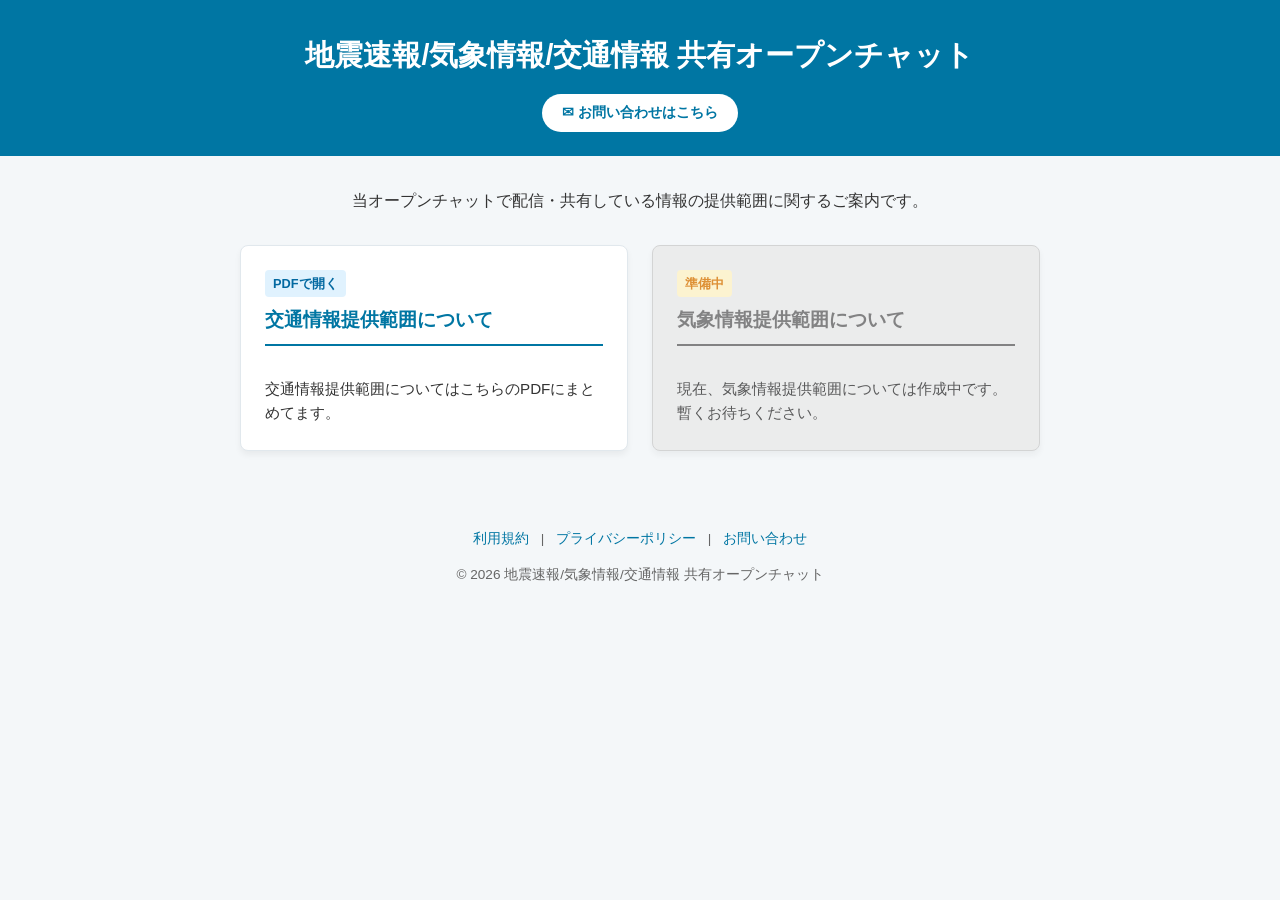
==== index.html @ f51aa857 "index.html" ====
<!DOCTYPE html>
<html lang="ja">
<head>
    <meta charset="UTF-8">
    <meta name="viewport" content="width=device-width, initial-scale=1.0">
    <title>情報提供範囲のご案内 | ETオープンチャット</title>
    <style>
        :root {
            --primary-color: #0076a3;
            --bg-color: #f4f7f9;
            --text-color: #333;
        }

        body {
            font-family: 'Helvetica Neue', Arial, 'Hiragino Kaku Gothic ProN', 'Hiragino Sans', Meiryo, sans-serif;
            background-color: var(--bg-color);
            color: var(--text-color);
            line-height: 1.6;
            margin: 0;
            padding: 0;
        }

        header {
            background-color: var(--primary-color);
            color: #fff;
            text-align: center;
            padding: 2rem 1rem 1.5rem 1rem;
            position: relative;
        }

        header h1 {
            margin: 0 0 1rem 0;
            font-size: 1.8rem;
        }

        /* 上部のお問い合わせボタン */
        .header-nav {
            margin-top: 0.5rem;
        }

        .contact-btn {
            display: inline-block;
            background-color: #fff;
            color: var(--primary-color);
            padding: 0.4rem 1.2rem;
            border-radius: 20px;
            text-decoration: none;
            font-size: 0.9rem;
            font-weight: bold;
            transition: background-color 0.2s, color 0.2s;
            border: 1px solid transparent;
        }

        .contact-btn:hover {
            background-color: var(--primary-color);
            color: #fff;
            border: 1px solid #fff;
        }

        main {
            max-width: 800px;
            margin: 2rem auto;
            padding: 0 1rem;
        }

        .intro {
            text-align: center;
            margin-bottom: 2rem;
        }

        /* BOX（カード）のスタイル */
        .card-container {
            display: grid;
            grid-template-columns: 1fr;
            gap: 1.5rem;
        }

        @media (min-width: 600px) {
            .card-container {
                grid-template-columns: 1fr 1fr;
            }
        }

        .card {
            background: #fff;
            border-radius: 8px;
            box-shadow: 0 4px 6px rgba(0,0,0,0.05);
            padding: 1.5rem;
            text-decoration: none;
            color: inherit;
            transition: transform 0.2s, box-shadow 0.2s;
            display: flex;
            flex-direction: column;
            border: 1px solid #e1e8ed;
        }

        /* タップ/ホバー時のエフェクト（有効なリンクのみ） */
        a.card:hover {
            transform: translateY(-4px);
            box-shadow: 0 8px 15px rgba(0,0,0,0.1);
        }

        /* 準備中のスタイル */
        .card.disabled {
            background-color: #eaeaea;
            border-color: #ccc;
            cursor: not-allowed;
            opacity: 0.8;
        }

        .card h2 {
            margin-top: 0;
            font-size: 1.2rem;
            color: var(--primary-color);
            border-bottom: 2px solid var(--primary-color);
            padding-bottom: 0.5rem;
        }

        .card.disabled h2 {
            color: #666;
            border-bottom-color: #666;
        }

        .card p {
            font-size: 0.95rem;
            margin-bottom: 0;
            flex-grow: 1;
        }

        .badge {
            display: inline-block;
            background-color: #e0f2fe;
            color: #0369a1;
            padding: 0.2rem 0.5rem;
            border-radius: 4px;
            font-size: 0.8rem;
            font-weight: bold;
            margin-bottom: 0.5rem;
            align-self: flex-start;
        }

        .badge.alert {
            background-color: #fef3c7;
            color: #d97706;
        }

        footer {
            text-align: center;
            margin-top: 3rem;
            padding: 1rem;
            font-size: 0.85rem;
            color: #666;
        }

        footer a {
            color: var(--primary-color);
            text-decoration: none;
            margin: 0 0.5rem;
        }
    </style>
</head>
<body>

    <header>
        <h1>地震速報/気象情報/交通情報 共有オープンチャット</h1>
        <div class="header-nav">
            <a href="contact" class="contact-btn">✉ お問い合わせはこちら</a>
        </div>
    </header>

    <main>
        <div class="intro">
            <p>当オープンチャットで配信・共有している情報の提供範囲に関するご案内です。</p>
        </div>

        <div class="card-container">
            <a href="交通情報提供範囲.pdf" class="card" target="_blank" rel="noopener noreferrer">
                <span class="badge">PDFで開く</span>
                <h2>交通情報提供範囲について</h2>
                <p>交通情報提供範囲についてはこちらのPDFにまとめてます。</p>
            </a>

            <div class="card disabled">
                <span class="badge alert">準備中</span>
                <h2>気象情報提供範囲について</h2>
                <p>現在、気象情報提供範囲については作成中です。暫くお待ちください。</p>
            </div>
        </div>
    </main>

    <footer>
        <p>
            <a href="terms">利用規約</a> | 
            <a href="privacy">プライバシーポリシー</a> | 
            <a href="contact">お問い合わせ</a>
        </p>
        <p>&copy; 2026 地震速報/気象情報/交通情報 共有オープンチャット</p>
    </footer>

</body>
</html>
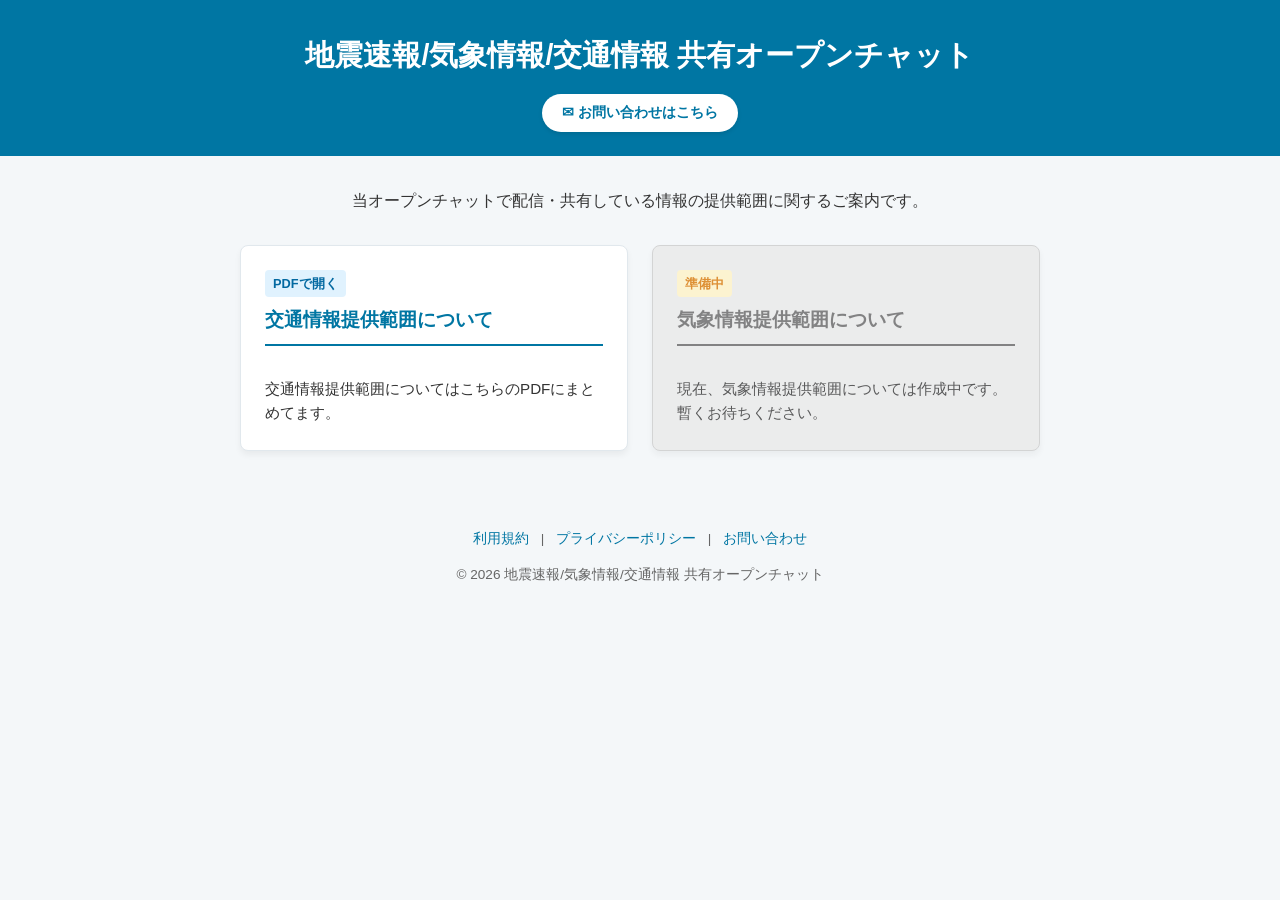
==== commit fd1d46ed: "Update index.html" ====
--- a/index.html
+++ b/index.html
@@ -3,12 +3,19 @@
 <head>
     <meta charset="UTF-8">
     <meta name="viewport" content="width=device-width, initial-scale=1.0">
-    <title>情報提供範囲のご案内 | ETオープンチャット</title>
+    <title>情報提供範囲のご案内 | オープンチャット</title>
     <style>
         :root {
             --primary-color: #0076a3;
+            --primary-dark: #005f85;
             --bg-color: #f4f7f9;
             --text-color: #333;
+        }
+
+        /* フェードインアニメーション */
+        @keyframes fadeIn {
+            from { opacity: 0; transform: translateY(15px); }
+            to { opacity: 1; transform: translateY(0); }
         }
 
         body {
@@ -26,6 +33,7 @@
             text-align: center;
             padding: 2rem 1rem 1.5rem 1rem;
             position: relative;
+            animation: fadeIn 0.6s ease-out forwards;
         }
 
         header h1 {
@@ -47,20 +55,24 @@
             text-decoration: none;
             font-size: 0.9rem;
             font-weight: bold;
-            transition: background-color 0.2s, color 0.2s;
+            transition: all 0.3s ease;
             border: 1px solid transparent;
+            box-shadow: 0 2px 4px rgba(0,0,0,0.1);
         }
 
         .contact-btn:hover {
-            background-color: var(--primary-color);
+            background-color: var(--primary-dark);
             color: #fff;
             border: 1px solid #fff;
+            transform: translateY(-2px);
+            box-shadow: 0 4px 8px rgba(0,0,0,0.15);
         }
 
         main {
             max-width: 800px;
             margin: 2rem auto;
             padding: 0 1rem;
+            animation: fadeIn 0.8s ease-out forwards;
         }
 
         .intro {
@@ -75,6 +87,7 @@
             gap: 1.5rem;
         }
 
+        /* レスポンシブ対応（画面幅600px以上で横並び） */
         @media (min-width: 600px) {
             .card-container {
                 grid-template-columns: 1fr 1fr;
@@ -88,16 +101,16 @@
             padding: 1.5rem;
             text-decoration: none;
             color: inherit;
-            transition: transform 0.2s, box-shadow 0.2s;
+            transition: all 0.3s ease;
             display: flex;
             flex-direction: column;
             border: 1px solid #e1e8ed;
         }
 
-        /* タップ/ホバー時のエフェクト（有効なリンクのみ） */
+        /* タップ/ホバー時のアニメーション（有効なリンクのみ） */
         a.card:hover {
-            transform: translateY(-4px);
-            box-shadow: 0 8px 15px rgba(0,0,0,0.1);
+            transform: translateY(-6px);
+            box-shadow: 0 10px 20px rgba(0,0,0,0.12);
         }
 
         /* 準備中のスタイル */
@@ -150,6 +163,7 @@
             padding: 1rem;
             font-size: 0.85rem;
             color: #666;
+            animation: fadeIn 1s ease-out forwards;
         }
 
         footer a {
@@ -183,7 +197,7 @@
             <div class="card disabled">
                 <span class="badge alert">準備中</span>
                 <h2>気象情報提供範囲について</h2>
-                <p>現在、気象情報提供範囲については作成中です。暫くお待ちください。</p>
+                <p>現在、気象情報提供範囲については作成中です。<br>暫くお待ちください。</p>
             </div>
         </div>
     </main>
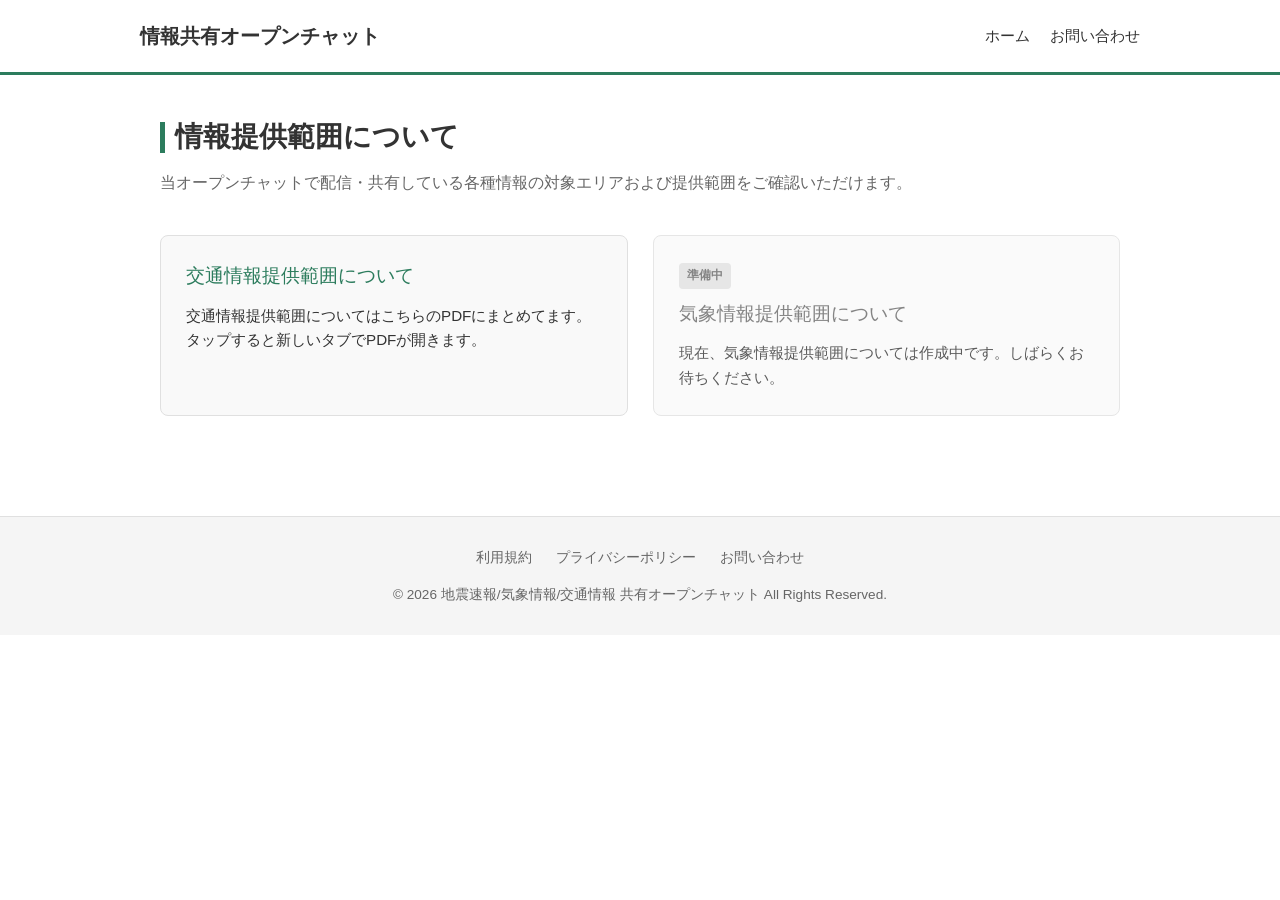
==== commit 3c10084a: "Add initial HTML structure for information sharing site" ====
--- a/index.html
+++ b/index.html
@@ -1,215 +1,63 @@
 <!DOCTYPE html>
 <html lang="ja">
 <head>
-    <meta charset="UTF-8">
-    <meta name="viewport" content="width=device-width, initial-scale=1.0">
-    <title>情報提供範囲のご案内 | オープンチャット</title>
-    <style>
-        :root {
-            --primary-color: #0076a3;
-            --primary-dark: #005f85;
-            --bg-color: #f4f7f9;
-            --text-color: #333;
-        }
-
-        /* フェードインアニメーション */
-        @keyframes fadeIn {
-            from { opacity: 0; transform: translateY(15px); }
-            to { opacity: 1; transform: translateY(0); }
-        }
-
-        body {
-            font-family: 'Helvetica Neue', Arial, 'Hiragino Kaku Gothic ProN', 'Hiragino Sans', Meiryo, sans-serif;
-            background-color: var(--bg-color);
-            color: var(--text-color);
-            line-height: 1.6;
-            margin: 0;
-            padding: 0;
-        }
-
-        header {
-            background-color: var(--primary-color);
-            color: #fff;
-            text-align: center;
-            padding: 2rem 1rem 1.5rem 1rem;
-            position: relative;
-            animation: fadeIn 0.6s ease-out forwards;
-        }
-
-        header h1 {
-            margin: 0 0 1rem 0;
-            font-size: 1.8rem;
-        }
-
-        /* 上部のお問い合わせボタン */
-        .header-nav {
-            margin-top: 0.5rem;
-        }
-
-        .contact-btn {
-            display: inline-block;
-            background-color: #fff;
-            color: var(--primary-color);
-            padding: 0.4rem 1.2rem;
-            border-radius: 20px;
-            text-decoration: none;
-            font-size: 0.9rem;
-            font-weight: bold;
-            transition: all 0.3s ease;
-            border: 1px solid transparent;
-            box-shadow: 0 2px 4px rgba(0,0,0,0.1);
-        }
-
-        .contact-btn:hover {
-            background-color: var(--primary-dark);
-            color: #fff;
-            border: 1px solid #fff;
-            transform: translateY(-2px);
-            box-shadow: 0 4px 8px rgba(0,0,0,0.15);
-        }
-
-        main {
-            max-width: 800px;
-            margin: 2rem auto;
-            padding: 0 1rem;
-            animation: fadeIn 0.8s ease-out forwards;
-        }
-
-        .intro {
-            text-align: center;
-            margin-bottom: 2rem;
-        }
-
-        /* BOX（カード）のスタイル */
-        .card-container {
-            display: grid;
-            grid-template-columns: 1fr;
-            gap: 1.5rem;
-        }
-
-        /* レスポンシブ対応（画面幅600px以上で横並び） */
-        @media (min-width: 600px) {
-            .card-container {
-                grid-template-columns: 1fr 1fr;
-            }
-        }
-
-        .card {
-            background: #fff;
-            border-radius: 8px;
-            box-shadow: 0 4px 6px rgba(0,0,0,0.05);
-            padding: 1.5rem;
-            text-decoration: none;
-            color: inherit;
-            transition: all 0.3s ease;
-            display: flex;
-            flex-direction: column;
-            border: 1px solid #e1e8ed;
-        }
-
-        /* タップ/ホバー時のアニメーション（有効なリンクのみ） */
-        a.card:hover {
-            transform: translateY(-6px);
-            box-shadow: 0 10px 20px rgba(0,0,0,0.12);
-        }
-
-        /* 準備中のスタイル */
-        .card.disabled {
-            background-color: #eaeaea;
-            border-color: #ccc;
-            cursor: not-allowed;
-            opacity: 0.8;
-        }
-
-        .card h2 {
-            margin-top: 0;
-            font-size: 1.2rem;
-            color: var(--primary-color);
-            border-bottom: 2px solid var(--primary-color);
-            padding-bottom: 0.5rem;
-        }
-
-        .card.disabled h2 {
-            color: #666;
-            border-bottom-color: #666;
-        }
-
-        .card p {
-            font-size: 0.95rem;
-            margin-bottom: 0;
-            flex-grow: 1;
-        }
-
-        .badge {
-            display: inline-block;
-            background-color: #e0f2fe;
-            color: #0369a1;
-            padding: 0.2rem 0.5rem;
-            border-radius: 4px;
-            font-size: 0.8rem;
-            font-weight: bold;
-            margin-bottom: 0.5rem;
-            align-self: flex-start;
-        }
-
-        .badge.alert {
-            background-color: #fef3c7;
-            color: #d97706;
-        }
-
-        footer {
-            text-align: center;
-            margin-top: 3rem;
-            padding: 1rem;
-            font-size: 0.85rem;
-            color: #666;
-            animation: fadeIn 1s ease-out forwards;
-        }
-
-        footer a {
-            color: var(--primary-color);
-            text-decoration: none;
-            margin: 0 0.5rem;
-        }
-    </style>
+  <meta charset="UTF-8">
+  <meta name="viewport" content="width=device-width, initial-scale=1.0">
+  <title>情報提供範囲のご案内 | 地震速報・気象・交通情報共有オープンチャット</title>
+  <link rel="stylesheet" href="style.css">
 </head>
 <body>
 
-    <header>
-        <h1>地震速報/気象情報/交通情報 共有オープンチャット</h1>
-        <div class="header-nav">
-            <a href="contact" class="contact-btn">✉ お問い合わせはこちら</a>
+  <header>
+    <div class="header-container">
+      <div class="site-title">情報共有オープンチャット</div>
+      <nav>
+        <ul>
+          <li><a href="index.html">ホーム</a></li>
+          <li><a href="contact.html">お問い合わせ</a></li>
+        </ul>
+      </nav>
+    </div>
+  </header>
+
+  <main>
+    <h1 class="page-title">情報提供範囲について</h1>
+    <p class="lead-text">当オープンチャットで配信・共有している各種情報の対象エリアおよび提供範囲をご確認いただけます。</p>
+
+    <div class="grid-container">
+      
+      <a href="交通情報提供範囲.pdf" target="_blank" rel="noopener noreferrer" class="info-box">
+        <div class="box-title">
+          <span>交通情報提供範囲について</span>
         </div>
-    </header>
+        <div class="box-desc">
+          交通情報提供範囲についてはこちらのPDFにまとめてます。タップすると新しいタブでPDFが開きます。
+        </div>
+      </a>
 
-    <main>
-        <div class="intro">
-            <p>当オープンチャットで配信・共有している情報の提供範囲に関するご案内です。</p>
+      <div class="info-box disabled">
+        <span class="status-badge">準備中</span>
+        <div class="box-title">
+          <span>気象情報提供範囲について</span>
         </div>
+        <div class="box-desc">
+          現在、気象情報提供範囲については作成中です。しばらくお待ちください。
+        </div>
+      </div>
 
-        <div class="card-container">
-            <a href="交通情報提供範囲.pdf" class="card" target="_blank" rel="noopener noreferrer">
-                <span class="badge">PDFで開く</span>
-                <h2>交通情報提供範囲について</h2>
-                <p>交通情報提供範囲についてはこちらのPDFにまとめてます。</p>
-            </a>
+    </div>
+  </main>
 
-            <div class="card disabled">
-                <span class="badge alert">準備中</span>
-                <h2>気象情報提供範囲について</h2>
-                <p>現在、気象情報提供範囲については作成中です。<br>暫くお待ちください。</p>
-            </div>
-        </div>
-    </main>
-
-    <footer>
-        <p>
-            <a href="terms">利用規約</a> | 
-            <a href="privacy">プライバシーポリシー</a> | 
-            <a href="contact">お問い合わせ</a>
-        </p>
-        <p>&copy; 2026 地震速報/気象情報/交通情報 共有オープンチャット</p>
-    </footer>
+  <footer>
+    <div class="footer-links">
+      <a href="terms.html">利用規約</a>
+      <a href="privacy.html">プライバシーポリシー</a>
+      <a href="contact.html">お問い合わせ</a>
+    </div>
+    <div class="copyright">
+      &copy; 2026 地震速報/気象情報/交通情報 共有オープンチャット All Rights Reserved.
+    </div>
+  </footer>
 
 </body>
 </html>
--- a/style.css
+++ b/style.css
@@ -0,0 +1,203 @@
+/* style.css */
+@charset "utf-8";
+
+:root {
+  --primary-color: #2c7c5d; /* 落ち着いた緑 */
+  --primary-hover: #1e563f;
+  --bg-color: #ffffff;
+  --text-color: #333333;
+  --text-muted: #666666;
+  --border-color: #e0e0e0;
+  --box-bg: #f9f9f9;
+}
+
+* {
+  box-sizing: border-box;
+  margin: 0;
+  padding: 0;
+}
+
+body {
+  font-family: "Helvetica Neue", Arial, "Hiragino Kaku Gothic ProN", "Hiragino Sans", Meiryo, sans-serif;
+  background-color: var(--bg-color);
+  color: var(--text-color);
+  line-height: 1.6;
+}
+
+/* ヘッダー */
+header {
+  border-bottom: 3px solid var(--primary-color);
+  padding: 20px;
+  background-color: #fff;
+}
+
+.header-container {
+  max-width: 1000px;
+  margin: 0 auto;
+  display: flex;
+  justify-content: space-between;
+  align-items: center;
+  flex-wrap: wrap;
+}
+
+.site-title {
+  font-size: 1.25rem;
+  font-weight: bold;
+  color: var(--text-color);
+}
+
+/* ナビゲーション */
+nav ul {
+  display: flex;
+  list-style: none;
+  gap: 20px;
+}
+
+nav a {
+  text-decoration: none;
+  color: var(--text-color);
+  font-size: 0.95rem;
+  font-weight: 500;
+  transition: color 0.3s ease;
+}
+
+nav a:hover {
+  color: var(--primary-color);
+}
+
+/* メインコンテンツ */
+main {
+  max-width: 1000px;
+  margin: 0 auto;
+  padding: 40px 20px;
+}
+
+.page-title {
+  font-size: 1.75rem;
+  margin-bottom: 10px;
+  position: relative;
+  padding-left: 15px;
+}
+
+.page-title::before {
+  content: "";
+  position: absolute;
+  left: 0;
+  top: 15%;
+  height: 70%;
+  width: 5px;
+  background-color: var(--primary-color);
+}
+
+.lead-text {
+  color: var(--text-muted);
+  margin-bottom: 40px;
+}
+
+/* BOX形式（リンク一覧） */
+.grid-container {
+  display: grid;
+  grid-template-columns: repeat(auto-fit, minmax(300px, 1fr));
+  gap: 25px;
+  margin-bottom: 60px;
+}
+
+.info-box {
+  display: block;
+  text-decoration: none;
+  color: inherit;
+  background-color: var(--box-bg);
+  border: 1px solid var(--border-color);
+  border-radius: 8px;
+  padding: 25px;
+  position: relative;
+  transition: transform 0.3s ease, box-shadow 0.3s ease, border-color 0.3s ease;
+  cursor: pointer;
+}
+
+/* アニメーション: ホバー/タップ時 */
+.info-box:hover {
+  transform: translateY(-5px);
+  box-shadow: 0 10px 20px rgba(0, 0, 0, 0.05);
+  border-color: var(--primary-color);
+}
+
+/* 準備中のBOX（クリック不可） */
+.info-box.disabled {
+  cursor: not-allowed;
+  opacity: 0.8;
+}
+.info-box.disabled:hover {
+  transform: none;
+  box-shadow: none;
+  border-color: var(--border-color);
+}
+
+.box-title {
+  font-size: 1.2rem;
+  color: var(--primary-color);
+  margin-bottom: 12px;
+  display: flex;
+  align-items: center;
+  gap: 8px;
+}
+
+.info-box.disabled .box-title {
+  color: var(--text-muted);
+}
+
+.box-desc {
+  font-size: 0.95rem;
+  color: var(--text-color);
+}
+
+.status-badge {
+  display: inline-block;
+  font-size: 0.75rem;
+  padding: 3px 8px;
+  border-radius: 4px;
+  background-color: #e0e0e0;
+  color: #666;
+  margin-bottom: 10px;
+  font-weight: bold;
+}
+
+/* フッター */
+footer {
+  background-color: #f5f5f5;
+  color: var(--text-muted);
+  text-align: center;
+  padding: 30px 20px;
+  font-size: 0.85rem;
+  border-top: 1px solid var(--border-color);
+}
+
+footer .footer-links {
+  margin-bottom: 15px;
+}
+
+footer .footer-links a {
+  color: var(--text-muted);
+  text-decoration: none;
+  margin: 0 10px;
+}
+
+footer .footer-links a:hover {
+  text-decoration: underline;
+}
+
+/* レスポンシブ対応 */
+@media (max-width: 600px) {
+  .header-container {
+    flex-direction: column;
+    align-items: flex-start;
+    gap: 15px;
+  }
+  nav ul {
+    width: 100%;
+    justify-content: space-between;
+  }
+  .grid-container {
+    grid-template-columns: 1fr;
+  }
+}
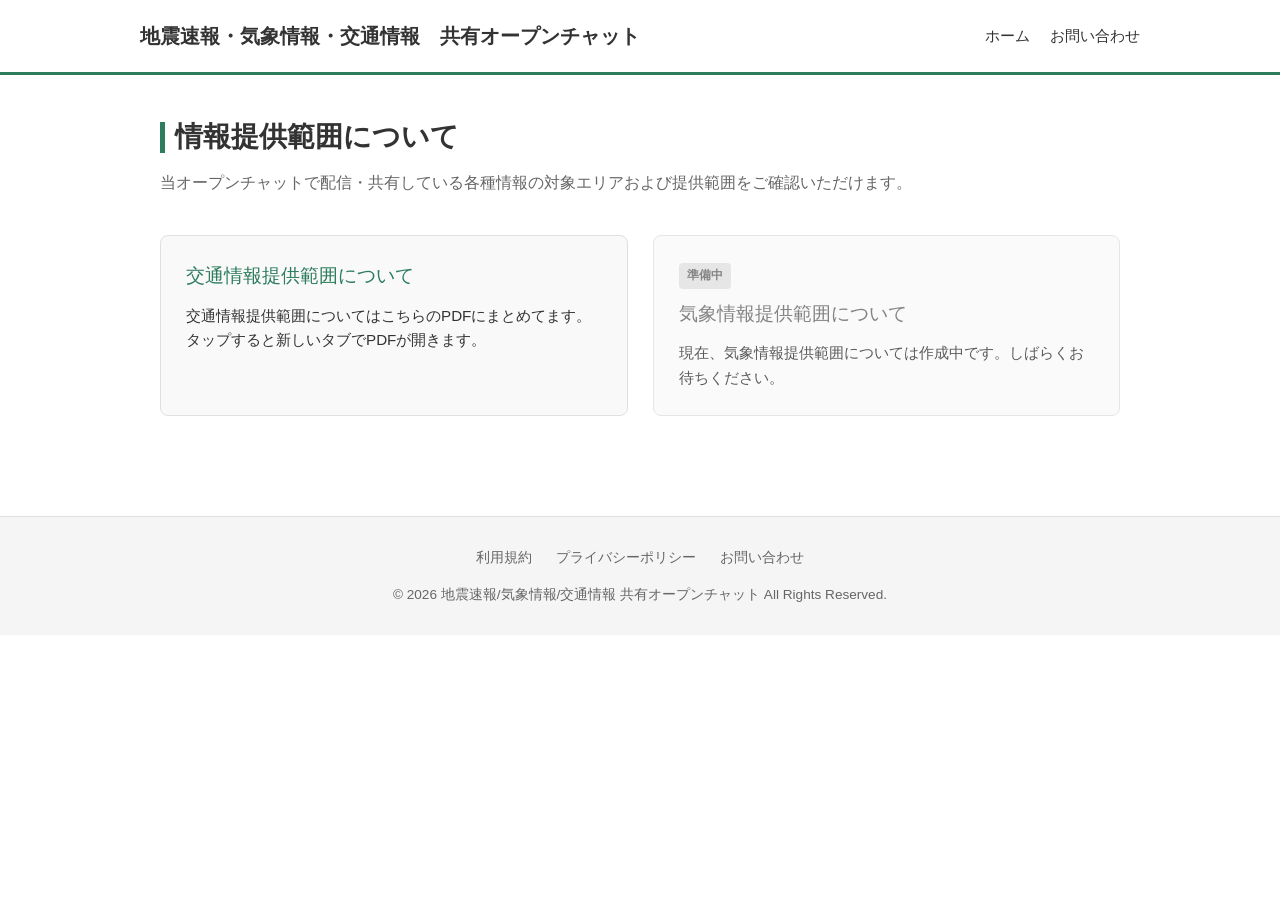
==== commit a9d1da1b: "Update index.html" ====
--- a/index.html
+++ b/index.html
@@ -3,18 +3,18 @@
 <head>
   <meta charset="UTF-8">
   <meta name="viewport" content="width=device-width, initial-scale=1.0">
-  <title>情報提供範囲のご案内 | 地震速報・気象・交通情報共有オープンチャット</title>
+  <title>情報提供範囲のご案内 | 地震速報・気象情報・交通情報　共有オープンチャット</title>
   <link rel="stylesheet" href="style.css">
 </head>
 <body>
 
   <header>
     <div class="header-container">
-      <div class="site-title">情報共有オープンチャット</div>
+      <div class="site-title">地震速報・気象情報・交通情報　共有オープンチャット</div>
       <nav>
         <ul>
-          <li><a href="index.html">ホーム</a></li>
-          <li><a href="contact.html">お問い合わせ</a></li>
+          <li><a href="index">ホーム</a></li>
+          <li><a href="contact">お問い合わせ</a></li>
         </ul>
       </nav>
     </div>
@@ -50,9 +50,9 @@
 
   <footer>
     <div class="footer-links">
-      <a href="terms.html">利用規約</a>
-      <a href="privacy.html">プライバシーポリシー</a>
-      <a href="contact.html">お問い合わせ</a>
+      <a href="terms">利用規約</a>
+      <a href="privacy">プライバシーポリシー</a>
+      <a href="contact">お問い合わせ</a>
     </div>
     <div class="copyright">
       &copy; 2026 地震速報/気象情報/交通情報 共有オープンチャット All Rights Reserved.
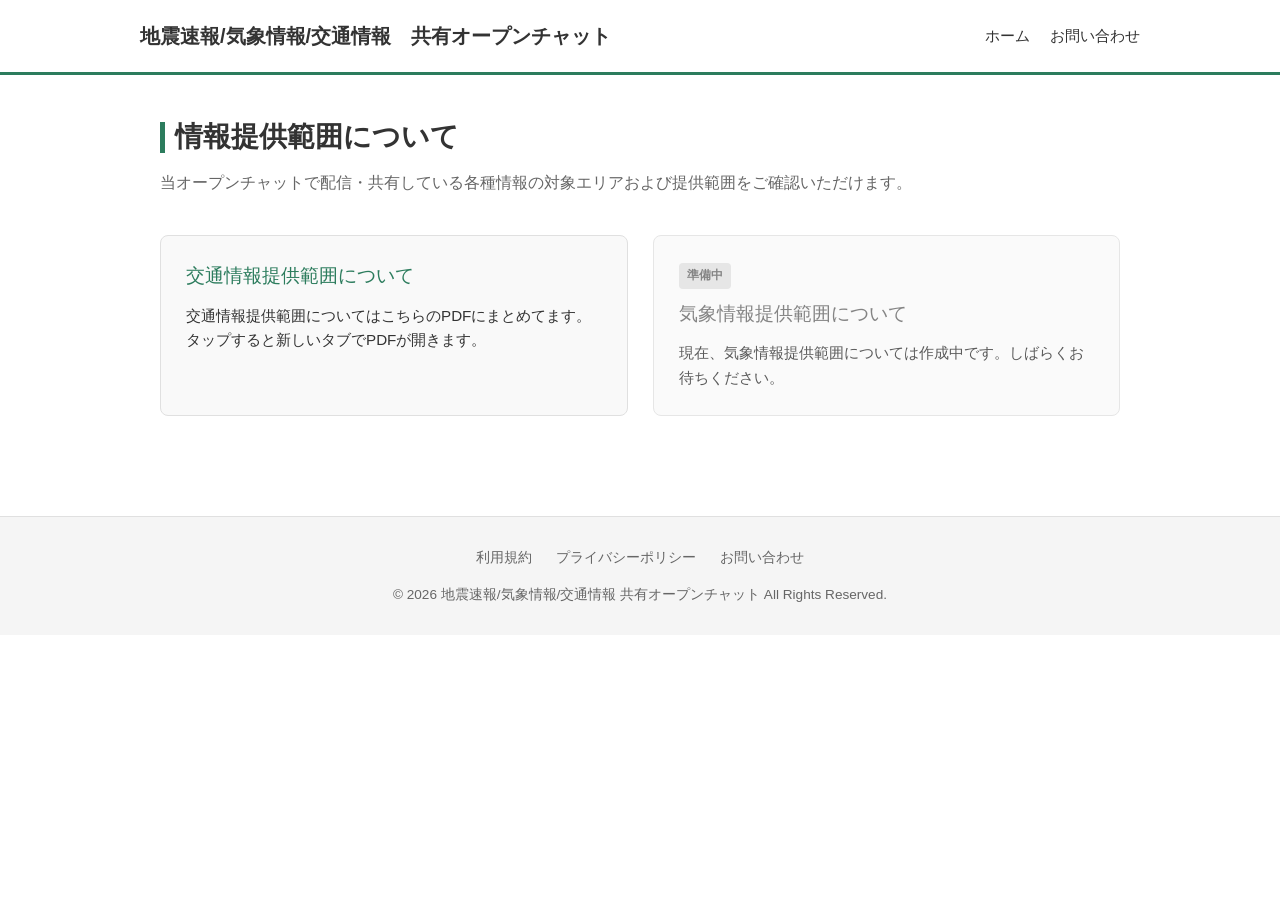
==== commit 61b8d9cc: "Update index.html" ====
--- a/index.html
+++ b/index.html
@@ -3,14 +3,14 @@
 <head>
   <meta charset="UTF-8">
   <meta name="viewport" content="width=device-width, initial-scale=1.0">
-  <title>情報提供範囲のご案内 | 地震速報・気象情報・交通情報　共有オープンチャット</title>
+  <title>情報提供範囲のご案内 | 地震速報/気象情報/交通情報　共有オープンチャット</title>
   <link rel="stylesheet" href="style.css">
 </head>
 <body>
 
   <header>
     <div class="header-container">
-      <div class="site-title">地震速報・気象情報・交通情報　共有オープンチャット</div>
+      <div class="site-title">地震速報/気象情報/交通情報　共有オープンチャット</div>
       <nav>
         <ul>
           <li><a href="index">ホーム</a></li>
@@ -26,7 +26,7 @@
 
     <div class="grid-container">
       
-      <a href="交通情報提供範囲.pdf" target="_blank" rel="noopener noreferrer" class="info-box">
+      <a href="ＥＴ　交通情報提供範囲案内.pdf" target="_blank" rel="noopener noreferrer" class="info-box">
         <div class="box-title">
           <span>交通情報提供範囲について</span>
         </div>
